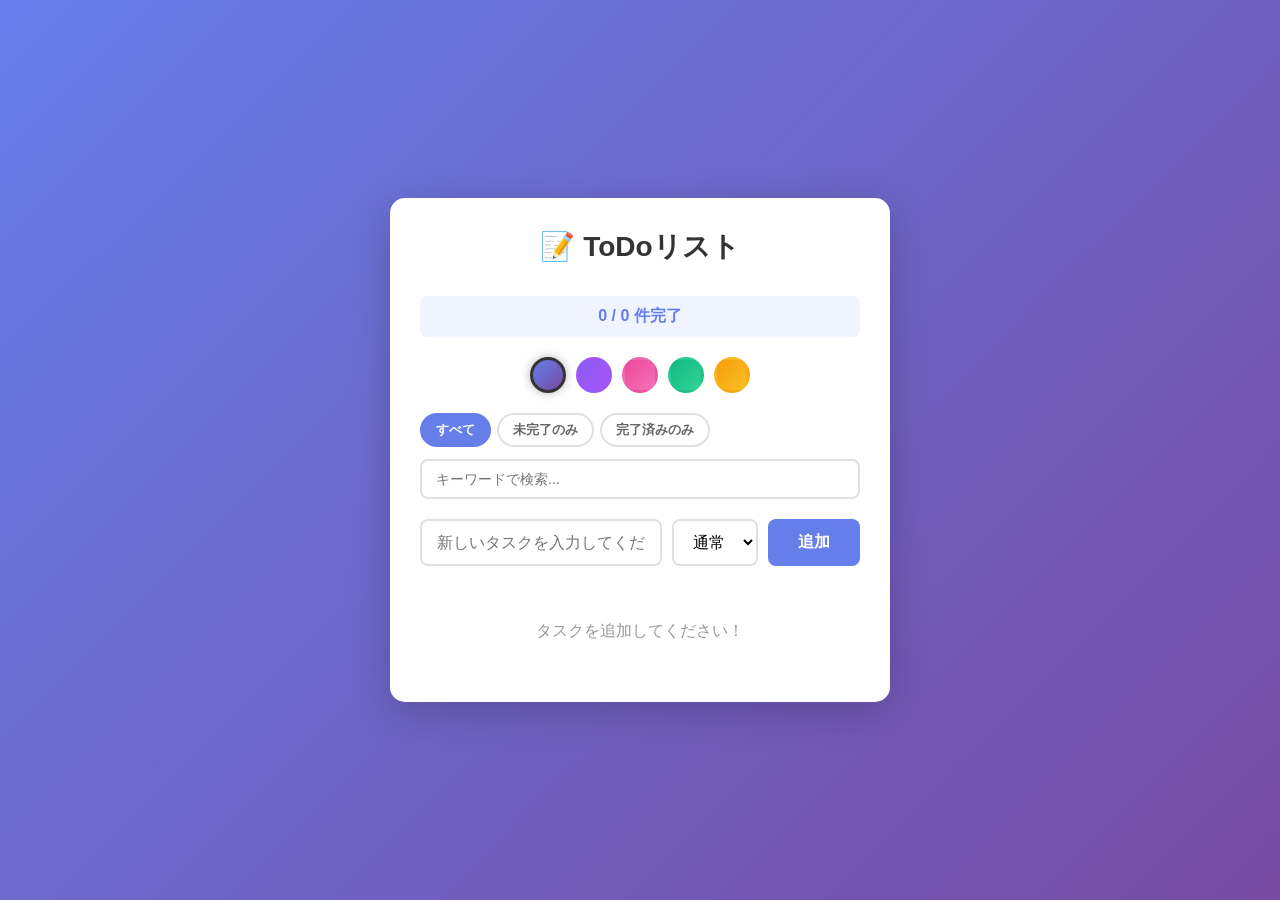
==== week2/experiment-3/index.html @ e96cad7a "リロードしてもタスクが消えないように変更" ====
<!DOCTYPE html>
<html lang="ja">
<head>
    <meta charset="UTF-8">
    <meta name="viewport" content="width=device-width, initial-scale=1.0">
    <title>シンプルToDoリスト</title>
    <style>
        * {
            margin: 0;
            padding: 0;
            box-sizing: border-box;
        }

        :root {
            --main-color: var(--main-color);
            --main-color-dark: var(--main-color-dark);
            --main-gradient-end: var(--main-gradient-end);
        }

        body {
            font-family: 'Segoe UI', Tahoma, Geneva, Verdana, sans-serif;
            background: linear-gradient(135deg, var(--main-color) 0%, var(--main-gradient-end) 100%);
            min-height: 100vh;
            display: flex;
            justify-content: center;
            align-items: center;
            padding: 20px;
        }

        .container {
            background: white;
            border-radius: 15px;
            box-shadow: 0 10px 40px rgba(0, 0, 0, 0.2);
            padding: 30px;
            width: 100%;
            max-width: 500px;
        }

        h1 {
            color: #333;
            margin-bottom: 30px;
            text-align: center;
            font-size: 28px;
        }

        .input-group {
            display: flex;
            gap: 10px;
            margin-bottom: 25px;
        }

        #taskInput {
            flex: 1;
            padding: 12px 15px;
            border: 2px solid #e0e0e0;
            border-radius: 8px;
            font-size: 16px;
            transition: border-color 0.3s;
        }

        #taskInput:focus {
            outline: none;
            border-color: var(--main-color);
        }

        #prioritySelect {
            padding: 12px 15px;
            border: 2px solid #e0e0e0;
            border-radius: 8px;
            font-size: 16px;
            background: white;
            cursor: pointer;
            transition: border-color 0.3s;
        }

        #prioritySelect:focus {
            outline: none;
            border-color: var(--main-color);
        }

        #addBtn {
            padding: 12px 30px;
            background: var(--main-color);
            color: white;
            border: none;
            border-radius: 8px;
            font-size: 16px;
            font-weight: 600;
            cursor: pointer;
            transition: background 0.3s;
        }

        #addBtn:hover {
            background: var(--main-color-dark);
        }

        #addBtn:active {
            transform: scale(0.98);
        }

        #taskList {
            list-style: none;
        }

        .task-item {
            display: flex;
            align-items: center;
            background: #f8f9fa;
            padding: 15px;
            margin-bottom: 12px;
            border-radius: 8px;
            border-left: 4px solid var(--main-color);
            transition: all 0.3s;
        }

        .task-item:hover {
            box-shadow: 0 4px 12px rgba(0, 0, 0, 0.1);
            transform: translateX(5px);
        }

        .task-item.completed {
            background: #e8f5e9;
            border-left-color: #4caf50;
        }

        .task-item.completed .task-text {
            text-decoration: line-through;
            color: #999;
        }

        .task-item.urgent {
            border-left-color: #ff3333;
        }

        .task-item.important {
            border-left-color: #ffc107;
        }

        .task-item.normal {
            border-left-color: var(--main-color);
        }

        .priority-label {
            font-size: 12px;
            font-weight: 600;
            margin-left: 10px;
            padding: 4px 8px;
            border-radius: 4px;
            white-space: nowrap;
        }

        .priority-label.urgent {
            background: #ff3333;
            color: white;
        }

        .priority-label.important {
            background: #ffc107;
            color: #333;
        }

        .priority-label.normal {
            background: #e0e0e0;
            color: #333;
        }

        .task-text {
            flex: 1;
            font-size: 16px;
            color: #333;
            cursor: pointer;
            user-select: none;
            padding: 5px;
        }

        .delete-btn {
            background: #ff6b6b;
            color: white;
            border: none;
            border-radius: 6px;
            padding: 8px 15px;
            cursor: pointer;
            font-size: 14px;
            font-weight: 600;
            transition: background 0.3s;
            margin-left: 10px;
        }

        .delete-btn:hover {
            background: #ff5252;
        }

        .empty-message {
            text-align: center;
            color: #999;
            padding: 30px 20px;
            font-size: 16px;
        }

        .stats {
            text-align: center;
            color: var(--main-color);
            font-weight: 600;
            font-size: 16px;
            margin-bottom: 20px;
            padding: 10px;
            background: #f0f4ff;
            border-radius: 8px;
        }

        .color-picker {
            display: flex;
            justify-content: center;
            gap: 10px;
            margin-bottom: 20px;
            flex-wrap: wrap;
        }

        .color-btn {
            width: 36px;
            height: 36px;
            border-radius: 50%;
            border: 3px solid transparent;
            cursor: pointer;
            transition: all 0.3s;
            background: linear-gradient(135deg, var(--theme-color) 0%, var(--theme-end) 100%);
        }

        .color-btn:hover {
            transform: scale(1.1);
        }

        .color-btn.active {
            border-color: #333;
            box-shadow: 0 0 10px rgba(0, 0, 0, 0.3);
        }

        .modal {
            display: none;
            position: fixed;
            z-index: 1000;
            left: 0;
            top: 0;
            width: 100%;
            height: 100%;
            background-color: rgba(0, 0, 0, 0.4);
        }

        .modal-content {
            background-color: white;
            margin: 10% auto;
            padding: 30px;
            border-radius: 15px;
            width: 90%;
            max-width: 400px;
            box-shadow: 0 10px 40px rgba(0, 0, 0, 0.3);
        }

        .close {
            color: #aaa;
            float: right;
            font-size: 28px;
            font-weight: bold;
            cursor: pointer;
            transition: color 0.3s;
        }

        .close:hover {
            color: #333;
        }

        .modal-content h2 {
            margin-bottom: 20px;
            color: #333;
        }

        .modal-content input,
        .modal-content select {
            width: 100%;
            padding: 12px 15px;
            margin-bottom: 15px;
            border: 2px solid #e0e0e0;
            border-radius: 8px;
            font-size: 16px;
            box-sizing: border-box;
        }

        .modal-content input:focus,
        .modal-content select:focus {
            outline: none;
            border-color: var(--main-color);
        }

        .modal-buttons {
            display: flex;
            gap: 10px;
            margin-top: 20px;
        }

        .modal-buttons button {
            flex: 1;
            padding: 12px;
            border: none;
            border-radius: 8px;
            font-size: 16px;
            font-weight: 600;
            cursor: pointer;
            transition: background 0.3s;
        }

        #saveEditBtn {
            background: var(--main-color);
            color: white;
        }

        #saveEditBtn:hover {
            background: var(--main-color-dark);
        }

        #cancelEditBtn {
            background: #e0e0e0;
            color: #333;
        }

        #cancelEditBtn:hover {
            background: #d0d0d0;
        }

        .filter-bar {
            display: flex;
            gap: 6px;
            margin-bottom: 12px;
        }

        .filter-btn {
            padding: 6px 14px;
            border: 2px solid #e0e0e0;
            border-radius: 20px;
            background: white;
            font-size: 13px;
            font-weight: 600;
            cursor: pointer;
            transition: all 0.2s;
            color: #666;
        }

        .filter-btn:hover {
            border-color: var(--main-color);
            color: var(--main-color);
        }

        .filter-btn.active {
            background: var(--main-color);
            border-color: var(--main-color);
            color: white;
        }

        #searchInput {
            width: 100%;
            padding: 10px 14px;
            border: 2px solid #e0e0e0;
            border-radius: 8px;
            font-size: 14px;
            margin-bottom: 20px;
            transition: border-color 0.3s;
            box-sizing: border-box;
        }

        #searchInput:focus {
            outline: none;
            border-color: var(--main-color);
        }
    </style>
</head>
<body>
    <div class="container">
        <h1>📝 ToDoリスト</h1>

        <div class="stats" id="stats">
            <span id="completedCount">0</span> / <span id="totalCount">0</span> 件完了
        </div>

        <!-- カラー選択ボタン -->
        <div class="color-picker">
            <button class="color-btn active" data-color="blue" style="--theme-color: #667eea; --theme-dark: #5568d3; --theme-end: #764ba2;"></button>
            <button class="color-btn" data-color="purple" style="--theme-color: #8b5cf6; --theme-dark: #7c3aed; --theme-end: #a855f7;"></button>
            <button class="color-btn" data-color="pink" style="--theme-color: #ec4899; --theme-dark: #be185d; --theme-end: #f472b6;"></button>
            <button class="color-btn" data-color="green" style="--theme-color: #10b981; --theme-dark: #059669; --theme-end: #34d399;"></button>
            <button class="color-btn" data-color="orange" style="--theme-color: #f59e0b; --theme-dark: #d97706; --theme-end: #fbbf24;"></button>
        </div>

        <div class="filter-bar">
            <button class="filter-btn active" data-filter="all">すべて</button>
            <button class="filter-btn" data-filter="incomplete">未完了のみ</button>
            <button class="filter-btn" data-filter="completed">完了済みのみ</button>
        </div>
        <input type="text" id="searchInput" placeholder="キーワードで検索...">

        <div class="input-group">
            <input
                type="text"
                id="taskInput"
                placeholder="新しいタスクを入力してください..."
                autocomplete="off"
            >
            <select id="prioritySelect">
                <option value="normal">通常</option>
                <option value="important">重要</option>
                <option value="urgent">緊急</option>
            </select>
            <button id="addBtn">追加</button>
        </div>

        <ul id="taskList"></ul>
        <div class="empty-message" id="emptyMessage">
            タスクを追加してください！
        </div>

        <!-- 編集モーダル -->
        <div id="editModal" class="modal">
            <div class="modal-content">
                <span class="close">&times;</span>
                <h2>タスク編集</h2>
                <input type="text" id="editTaskInput" placeholder="タスク名">
                <select id="editPrioritySelect">
                    <option value="normal">通常</option>
                    <option value="important">重要</option>
                    <option value="urgent">緊急</option>
                </select>
                <div class="modal-buttons">
                    <button id="saveEditBtn">保存</button>
                    <button id="cancelEditBtn">キャンセル</button>
                </div>
            </div>
        </div>
    </div>

    <script>
        // タスク配列
        let tasks = JSON.parse(localStorage.getItem('tasks') || '[]');

        // DOM要素
        const taskInput = document.getElementById('taskInput');
        const prioritySelect = document.getElementById('prioritySelect');
        const addBtn = document.getElementById('addBtn');
        const taskList = document.getElementById('taskList');
        const emptyMessage = document.getElementById('emptyMessage');
        const completedCount = document.getElementById('completedCount');
        const totalCount = document.getElementById('totalCount');
        const editModal = document.getElementById('editModal');
        const editTaskInput = document.getElementById('editTaskInput');
        const editPrioritySelect = document.getElementById('editPrioritySelect');
        const saveEditBtn = document.getElementById('saveEditBtn');
        const cancelEditBtn = document.getElementById('cancelEditBtn');
        const closeBtn = document.querySelector('.close');
        const colorBtns = document.querySelectorAll('.color-btn');
        const root = document.documentElement;

        let editingTaskId = null;
        let currentFilter = 'all';
        let searchKeyword = '';

        const filterBtns = document.querySelectorAll('.filter-btn');
        const searchInput = document.getElementById('searchInput');

        filterBtns.forEach(btn => {
            btn.addEventListener('click', () => {
                currentFilter = btn.dataset.filter;
                filterBtns.forEach(b => b.classList.remove('active'));
                btn.classList.add('active');
                renderTasks();
            });
        });

        searchInput.addEventListener('input', () => {
            searchKeyword = searchInput.value.trim();
            renderTasks();
        });

        function saveTasks() {
            localStorage.setItem('tasks', JSON.stringify(tasks));
        }

        // タスク追加関数
        function addTask() {
            const taskText = taskInput.value.trim();

            if (taskText === '') {
                alert('タスクを入力してください');
                return;
            }

            // タスクオブジェクトを作成
            const task = {
                id: Date.now(),
                text: taskText,
                completed: false,
                priority: prioritySelect.value
            };

            tasks.push(task);
            saveTasks();
            taskInput.value = '';
            taskInput.focus();
            renderTasks();
        }

        // タスク削除関数
        function deleteTask(id) {
            tasks = tasks.filter(task => task.id !== id);
            saveTasks();
            renderTasks();
        }

        // タスク完了トグル関数
        function toggleTask(id) {
            const task = tasks.find(t => t.id === id);
            if (task) {
                task.completed = !task.completed;
                saveTasks();
                renderTasks();
            }
        }

        // タスク編集開始関数
        function editTask(id) {
            const task = tasks.find(t => t.id === id);
            if (task) {
                editingTaskId = id;
                editTaskInput.value = task.text;
                editPrioritySelect.value = task.priority;
                editModal.style.display = 'block';
                editTaskInput.focus();
            }
        }

        // タスク編集保存関数
        function saveTaskEdit() {
            if (editingTaskId === null) return;

            const editedText = editTaskInput.value.trim();
            if (editedText === '') {
                alert('タスク名を入力してください');
                return;
            }

            const task = tasks.find(t => t.id === editingTaskId);
            if (task) {
                task.text = editedText;
                task.priority = editPrioritySelect.value;
                saveTasks();
                closeEditModal();
                renderTasks();
            }
        }

        // モーダル閉じる関数
        function closeEditModal() {
            editModal.style.display = 'none';
            editingTaskId = null;
            editTaskInput.value = '';
            editPrioritySelect.value = 'normal';
        }

        // タスク表示関数
        function renderTasks() {
            // 統計情報を更新（フィルター前の全件数で計算）
            const completed = tasks.filter(task => task.completed).length;
            completedCount.textContent = completed;
            totalCount.textContent = tasks.length;

            taskList.replaceChildren();

            const filterMap = {
                all: () => true,
                incomplete: task => !task.completed,
                completed: task => task.completed
            };
            const keyword = searchKeyword.toLowerCase();
            const filteredTasks = tasks.filter(task =>
                (filterMap[currentFilter] || (() => true))(task) &&
                task.text.toLowerCase().includes(keyword)
            );

            if (filteredTasks.length === 0) {
                emptyMessage.style.display = 'block';
                emptyMessage.textContent = tasks.length === 0 ? 'タスクを追加してください！' : '該当するタスクがありません';
                return;
            }

            emptyMessage.style.display = 'none';

            filteredTasks.forEach(task => {
                const li = document.createElement('li');
                li.className = `task-item ${task.completed ? 'completed' : ''} ${task.priority}`;

                const span = document.createElement('span');
                span.className = 'task-text';
                span.textContent = task.text;

                const priorityLabel = document.createElement('span');
                priorityLabel.className = `priority-label ${task.priority}`;
                const priorityText = {
                    urgent: '緊急',
                    important: '重要',
                    normal: '通常'
                };
                priorityLabel.textContent = priorityText[task.priority];

                const button = document.createElement('button');
                button.className = 'delete-btn';
                button.textContent = '削除';

                li.appendChild(span);
                li.appendChild(priorityLabel);
                li.appendChild(button);

                // タスクテキストをクリックで完了トグル
                span.addEventListener('click', () => {
                    toggleTask(task.id);
                });

                // ダブルクリックで編集
                li.addEventListener('dblclick', () => {
                    editTask(task.id);
                });

                // 削除ボタンをクリックで削除
                button.addEventListener('click', () => {
                    deleteTask(task.id);
                });

                taskList.appendChild(li);
            });
        }

        // HTMLエスケープ関数（XSS対策）
        function escapeHtml(text) {
            const map = {
                '&': '&amp;',
                '<': '&lt;',
                '>': '&gt;',
                '"': '&quot;',
                "'": '&#039;'
            };
            return text.replace(/[&<>"']/g, m => map[m]);
        }

        // イベントリスナー設定
        addBtn.addEventListener('click', addTask);
        taskInput.addEventListener('keypress', (e) => {
            if (e.key === 'Enter') {
                addTask();
            }
        });

        // モーダルのイベントリスナー
        closeBtn.addEventListener('click', closeEditModal);
        cancelEditBtn.addEventListener('click', closeEditModal);
        saveEditBtn.addEventListener('click', saveTaskEdit);

        // モーダル外をクリックで閉じる
        window.addEventListener('click', (e) => {
            if (e.target === editModal) {
                closeEditModal();
            }
        });

        // Escapeキーでモーダルを閉じる
        document.addEventListener('keydown', (e) => {
            if (e.key === 'Escape' && editModal.style.display === 'block') {
                closeEditModal();
            }
        });

        // カラー変更関数
        function changeColor(colorName) {
            const colorMap = {
                blue: { main: '#667eea', dark: '#5568d3', end: '#764ba2' },
                purple: { main: '#8b5cf6', dark: '#7c3aed', end: '#a855f7' },
                pink: { main: '#ec4899', dark: '#be185d', end: '#f472b6' },
                green: { main: '#10b981', dark: '#059669', end: '#34d399' },
                orange: { main: '#f59e0b', dark: '#d97706', end: '#fbbf24' }
            };

            const colors = colorMap[colorName];
            if (colors) {
                root.style.setProperty('--main-color', colors.main);
                root.style.setProperty('--main-color-dark', colors.dark);
                root.style.setProperty('--main-gradient-end', colors.end);
                localStorage.setItem('selectedColor', colorName);

                // アクティブボタンの更新
                colorBtns.forEach(btn => btn.classList.remove('active'));
                document.querySelector(`[data-color="${colorName}"]`).classList.add('active');
            }
        }

        // カラーボタンのイベントリスナー
        colorBtns.forEach(btn => {
            btn.addEventListener('click', () => {
                changeColor(btn.dataset.color);
            });
        });

        // ページロード時に保存されたカラーを復元
        const savedColor = localStorage.getItem('selectedColor') || 'blue';
        changeColor(savedColor);

        // 初期表示
        renderTasks();
    </script>
</body>
</html>
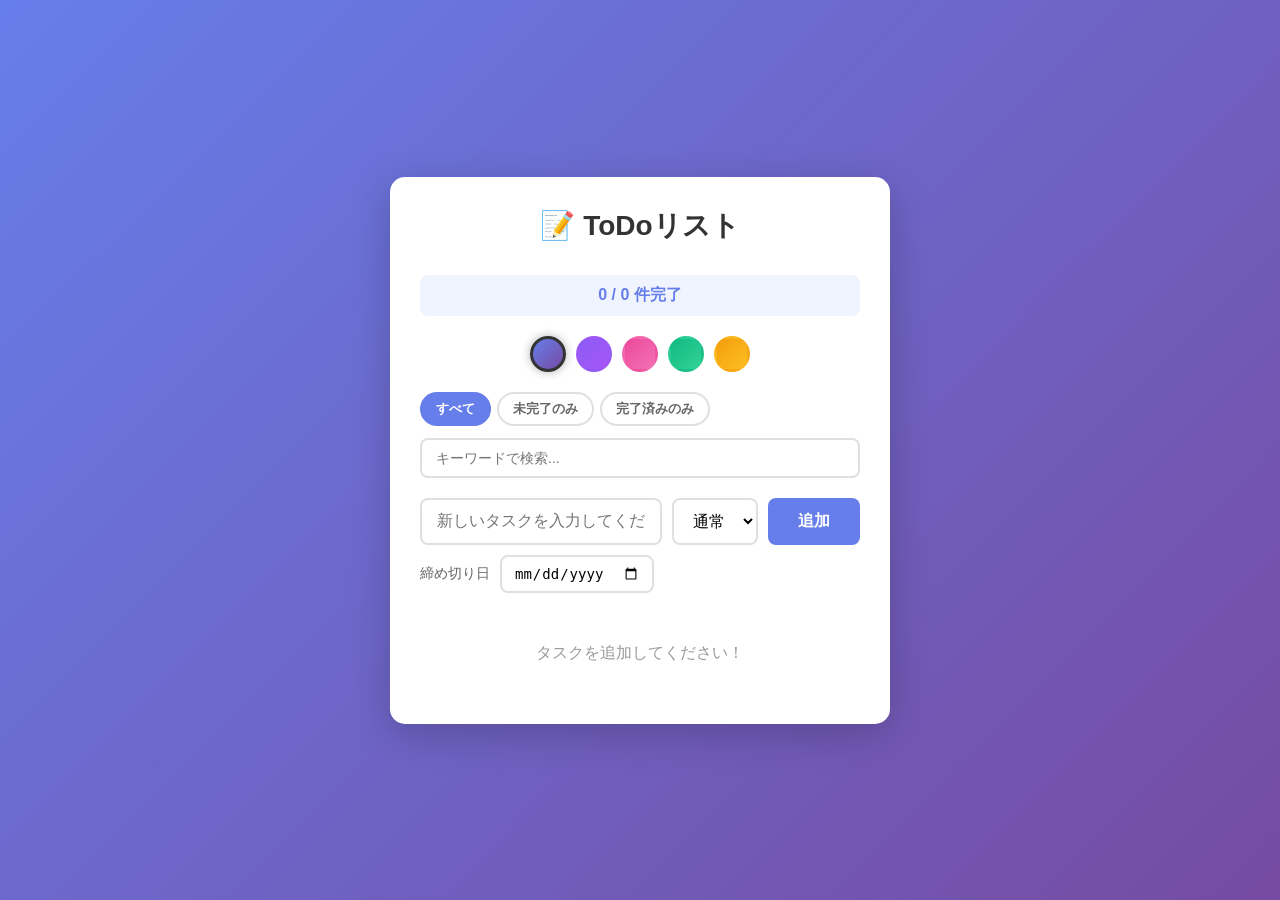
==== commit 9d923cd1: "タスクに締切日を設定した" ====
--- a/week2/experiment-3/index.html
+++ b/week2/experiment-3/index.html
@@ -369,6 +369,50 @@
         #searchInput:focus {
             outline: none;
             border-color: var(--main-color);
+        }
+
+        .date-row {
+            display: flex;
+            align-items: center;
+            gap: 10px;
+            margin-top: -15px;
+            margin-bottom: 20px;
+        }
+
+        .date-row label {
+            font-size: 14px;
+            color: #666;
+            white-space: nowrap;
+        }
+
+        #deadlineInput {
+            padding: 8px 12px;
+            border: 2px solid #e0e0e0;
+            border-radius: 8px;
+            font-size: 14px;
+            transition: border-color 0.3s;
+        }
+
+        #deadlineInput:focus {
+            outline: none;
+            border-color: var(--main-color);
+        }
+
+        .task-main {
+            flex: 1;
+            display: flex;
+            flex-direction: column;
+            gap: 2px;
+        }
+
+        .deadline-label {
+            font-size: 12px;
+            color: #888;
+        }
+
+        .deadline-label.overdue {
+            color: #ff3333;
+            font-weight: 600;
         }
     </style>
 </head>
@@ -410,6 +454,10 @@
             </select>
             <button id="addBtn">追加</button>
         </div>
+        <div class="date-row">
+            <label for="deadlineInput">締め切り日</label>
+            <input type="date" id="deadlineInput">
+        </div>
 
         <ul id="taskList"></ul>
         <div class="empty-message" id="emptyMessage">
@@ -427,6 +475,7 @@
                     <option value="important">重要</option>
                     <option value="urgent">緊急</option>
                 </select>
+                <input type="date" id="editDeadlineInput">
                 <div class="modal-buttons">
                     <button id="saveEditBtn">保存</button>
                     <button id="cancelEditBtn">キャンセル</button>
@@ -450,6 +499,8 @@
         const editModal = document.getElementById('editModal');
         const editTaskInput = document.getElementById('editTaskInput');
         const editPrioritySelect = document.getElementById('editPrioritySelect');
+        const editDeadlineInput = document.getElementById('editDeadlineInput');
+        const deadlineInput = document.getElementById('deadlineInput');
         const saveEditBtn = document.getElementById('saveEditBtn');
         const cancelEditBtn = document.getElementById('cancelEditBtn');
         const closeBtn = document.querySelector('.close');
@@ -495,12 +546,14 @@
                 id: Date.now(),
                 text: taskText,
                 completed: false,
-                priority: prioritySelect.value
+                priority: prioritySelect.value,
+                deadline: deadlineInput.value
             };
 
             tasks.push(task);
             saveTasks();
             taskInput.value = '';
+            deadlineInput.value = '';
             taskInput.focus();
             renderTasks();
         }
@@ -529,6 +582,7 @@
                 editingTaskId = id;
                 editTaskInput.value = task.text;
                 editPrioritySelect.value = task.priority;
+                editDeadlineInput.value = task.deadline || '';
                 editModal.style.display = 'block';
                 editTaskInput.focus();
             }
@@ -548,6 +602,7 @@
             if (task) {
                 task.text = editedText;
                 task.priority = editPrioritySelect.value;
+                task.deadline = editDeadlineInput.value;
                 saveTasks();
                 closeEditModal();
                 renderTasks();
@@ -560,6 +615,7 @@
             editingTaskId = null;
             editTaskInput.value = '';
             editPrioritySelect.value = 'normal';
+            editDeadlineInput.value = '';
         }
 
         // タスク表示関数
@@ -594,9 +650,21 @@
                 const li = document.createElement('li');
                 li.className = `task-item ${task.completed ? 'completed' : ''} ${task.priority}`;
 
+                const taskMain = document.createElement('div');
+                taskMain.className = 'task-main';
+
                 const span = document.createElement('span');
                 span.className = 'task-text';
                 span.textContent = task.text;
+                taskMain.appendChild(span);
+
+                if (task.deadline) {
+                    const today = new Date().toISOString().slice(0, 10);
+                    const deadlineSpan = document.createElement('span');
+                    deadlineSpan.className = 'deadline-label' + (!task.completed && task.deadline < today ? ' overdue' : '');
+                    deadlineSpan.textContent = '締め切り: ' + task.deadline.replace(/-/g, '/');
+                    taskMain.appendChild(deadlineSpan);
+                }
 
                 const priorityLabel = document.createElement('span');
                 priorityLabel.className = `priority-label ${task.priority}`;
@@ -611,7 +679,7 @@
                 button.className = 'delete-btn';
                 button.textContent = '削除';
 
-                li.appendChild(span);
+                li.appendChild(taskMain);
                 li.appendChild(priorityLabel);
                 li.appendChild(button);
 
